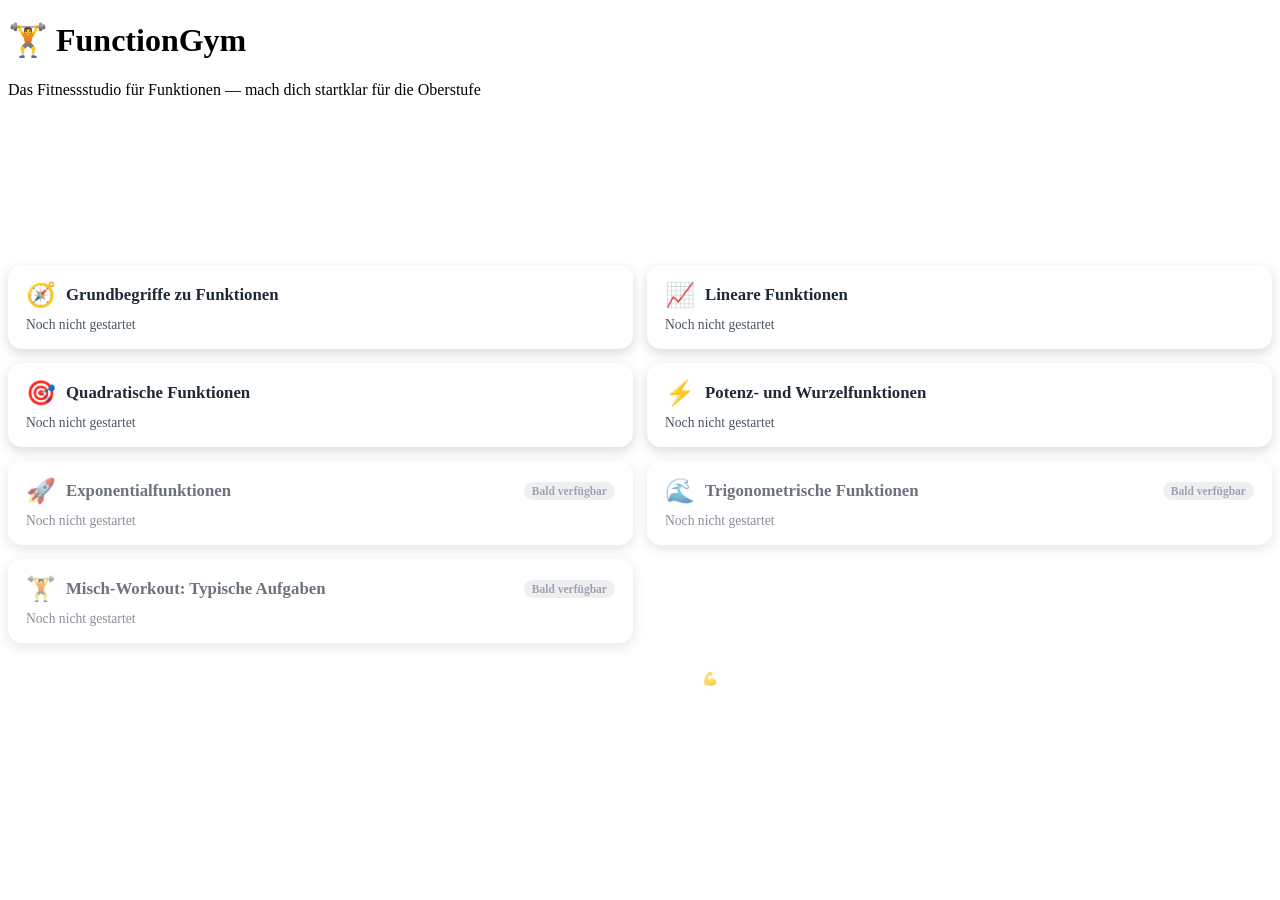
==== index.html @ 9c5f9d01 "feat: Thema Potenz- und Wurzelfunktionen Co-Authored-By: Claude Fable 5 <noreply@anthropic.com>" ====
<!DOCTYPE html>
<html lang="de">
<head>
<meta charset="UTF-8">
<meta name="viewport" content="width=device-width, initial-scale=1.0">
<title>FunctionGym — Das Fitnessstudio für Funktionen</title>
<link rel="stylesheet" href="fit.css">
<style>
  /* Eigenes Startseiten-Styling — nutzt die Farbvariablen aus fit.css */
  :root { --fit-primary: #312e81; --fit-secondary: #6d28d9; }

  .intro {
    color: rgba(255, 255, 255, 0.92);
    text-align: center;
    max-width: 620px;
    margin: 0 auto 20px;
    font-size: 1rem;
    line-height: 1.5;
  }

  .gesamt-fortschritt {
    text-align: center;
    color: white;
    font-weight: 600;
    background: rgba(255, 255, 255, 0.15);
    border-radius: 20px;
    padding: 8px 16px;
    max-width: 340px;
    margin: 0 auto 24px;
  }

  .karten {
    display: grid;
    /* minmax(0,1fr): verhindert, dass lange Kartennamen die Spalte
       über die Viewport-Breite hinausdrücken (Mobile-Overflow) */
    grid-template-columns: minmax(0, 1fr);
    gap: 14px;
  }
  @media (min-width: 640px) {
    .karten { grid-template-columns: minmax(0, 1fr) minmax(0, 1fr); }
  }

  .karte {
    display: block;
    background: white;
    border-radius: 14px;
    padding: 16px 18px;
    text-decoration: none;
    color: #1f2937;
    box-shadow: 0 4px 12px rgba(0, 0, 0, 0.15);
    transition: transform 0.15s, box-shadow 0.15s;
  }
  .karte:hover {
    transform: translateY(-2px);
    box-shadow: 0 8px 20px rgba(0, 0, 0, 0.25);
  }
  .karte.gesperrt {
    opacity: 0.65;
    pointer-events: none; /* nicht klickbar, solange Datei fehlt */
  }

  .karte-kopf {
    display: flex;
    align-items: center;
    gap: 10px;
    margin-bottom: 8px;
  }
  .karte-icon { font-size: 1.5rem; }
  .karte-name { font-weight: 700; font-size: 1.05rem; flex: 1; min-width: 0; }

  .badge-bald {
    background: #e5e7eb;
    color: #6b7280;
    font-size: 0.72rem;
    font-weight: 700;
    padding: 3px 8px;
    border-radius: 10px;
    white-space: nowrap;
  }

  .karte-status {
    font-size: 0.85rem;
    color: #4b5563;
    display: flex;
    align-items: center;
    gap: 10px;
    flex-wrap: wrap;
  }
  .check-ok { color: #16a34a; font-weight: 600; }

  .quote-balken {
    flex: 1;
    min-width: 90px;
    height: 8px;
    background: #e5e7eb;
    border-radius: 4px;
    overflow: hidden;
  }
  .quote-balken > div {
    height: 100%;
    background: linear-gradient(90deg, var(--fit-primary), var(--fit-secondary));
    border-radius: 4px;
  }

  footer {
    text-align: center;
    color: rgba(255, 255, 255, 0.7);
    font-size: 0.8rem;
    margin-top: 28px;
  }
</style>
</head>
<body>
<div class="fit-container">
  <header>
    <h1>🏋️ FunctionGym</h1>
    <p>Das Fitnessstudio für Funktionen — mach dich startklar für die Oberstufe</p>
  </header>

  <p class="intro">
    Jeder Trainingsbereich startet mit einem kurzen <strong>Eingangscheck</strong>,
    danach folgen <strong>Technik-Training</strong> und <strong>Workout</strong>.
    Dein Fortschritt wird nur auf deinem Gerät gespeichert — du kannst jederzeit
    weitermachen, wo du aufgehört hast.
  </p>

  <div class="gesamt-fortschritt" id="gesamt"></div>

  <div class="karten" id="karten"></div>

  <footer>Viel Erfolg beim Training! 💪</footer>
</div>

<script>
// ── Trainingsbereiche ───────────────────────────────────────
// VERFUEGBAR: Nur diese Themen-Keys haben bereits eine HTML-Datei.
// Beim Fertigstellen eines neuen Themas den Key hier ergänzen —
// keine fetch-Prüfung, da file:// (CORS) das nicht zulässt.
const VERFUEGBAR = ['fitgym-linear', 'fitgym-grundbegriffe', 'fitgym-quadratisch', 'fitgym-potenz'];

const BEREICHE = [
  { name: 'Grundbegriffe zu Funktionen',        href: 'gym/grundbegriffe.html',  key: 'fitgym-grundbegriffe', icon: '🧭' },
  { name: 'Lineare Funktionen',                 href: 'gym/linear.html',         key: 'fitgym-linear',        icon: '📈' },
  { name: 'Quadratische Funktionen',            href: 'gym/quadratisch.html',    key: 'fitgym-quadratisch',   icon: '🎯' },
  { name: 'Potenz- und Wurzelfunktionen',       href: 'gym/potenz.html',         key: 'fitgym-potenz',        icon: '⚡' },
  { name: 'Exponentialfunktionen',              href: 'gym/exponential.html',    key: 'fitgym-exponential',   icon: '🚀' },
  { name: 'Trigonometrische Funktionen',        href: 'gym/trigonometrie.html',  key: 'fitgym-trigonometrie', icon: '🌊' },
  { name: 'Misch-Workout: Typische Aufgaben',   href: 'gym/misch-workout.html',  key: 'fitgym-misch',         icon: '🏋️' }
];

// State eines Themas aus localStorage lesen (defensiv: kaputtes JSON ⇒ null)
function ladeState(key) {
  try {
    const raw = localStorage.getItem(key);
    if (!raw) return null;
    const s = JSON.parse(raw);
    return (typeof s === 'object' && s !== null) ? s : null;
  } catch (e) {
    return null;
  }
}

// Statuszeile einer Karte bauen.
// Fortschritts-Variante: Wir zeigen die Erfolgsquote totalCorrect/totalAttempts
// als Balken plus answered.length als "x Übungen geschafft".
// Grund: Die Gesamtzahl der Aufgaben eines Themas ist auf der Startseite
// unbekannt (steht nur in der Themen-Datei) — die Quote ist immer auf
// 0–100 % normierbar und damit die robusteste Balken-Basis; die absolute
// Übungszahl ergänzt sie ohne Annahmen über das Aufgaben-Total.
function statusHtml(state) {
  if (!state) return '<span>Noch nicht gestartet</span>';
  const teile = [];
  if (state.diagnose && state.diagnose.done) {
    teile.push('<span class="check-ok">Eingangscheck ✓</span>');
  }
  const geschafft = Array.isArray(state.answered) ? state.answered.length : 0;
  if (geschafft > 0) {
    const attempts = state.totalAttempts || 0;
    const quote = attempts > 0 ? Math.round(100 * (state.totalCorrect || 0) / attempts) : 0;
    teile.push('<span>' + geschafft + ' Übung' + (geschafft === 1 ? '' : 'en') + ' geschafft</span>');
    teile.push('<div class="quote-balken" title="Erfolgsquote ' + quote + ' %"><div style="width:' + quote + '%"></div></div>');
  }
  if (teile.length === 0) return '<span>Noch nicht gestartet</span>';
  return teile.join('');
}

const container = document.getElementById('karten');
let begonnen = 0;

for (const b of BEREICHE) {
  const offen = VERFUEGBAR.includes(b.key);
  const state = ladeState(b.key);
  if (state && ((state.diagnose && state.diagnose.done) || (Array.isArray(state.answered) && state.answered.length > 0) || (state.diagnose && state.diagnose.gesamt > 0))) {
    begonnen++;
  }
  const karte = document.createElement('a');
  karte.className = 'karte' + (offen ? '' : ' gesperrt');
  karte.dataset.key = b.key;
  if (offen) karte.href = b.href;
  karte.innerHTML =
    '<div class="karte-kopf">' +
      '<span class="karte-icon">' + b.icon + '</span>' +
      '<span class="karte-name">' + b.name + '</span>' +
      (offen ? '' : '<span class="badge-bald">Bald verfügbar</span>') +
    '</div>' +
    '<div class="karte-status">' + statusHtml(state) + '</div>';
  container.appendChild(karte);
}

document.getElementById('gesamt').textContent =
  begonnen + ' von ' + BEREICHE.length + ' Bereichen begonnen';
</script>
</body>
</html>
---- fit.css ----
/* fit.css — Zentrales Stylesheet für FunctionGym (alle Seiten: index.html und gym/*.html) */
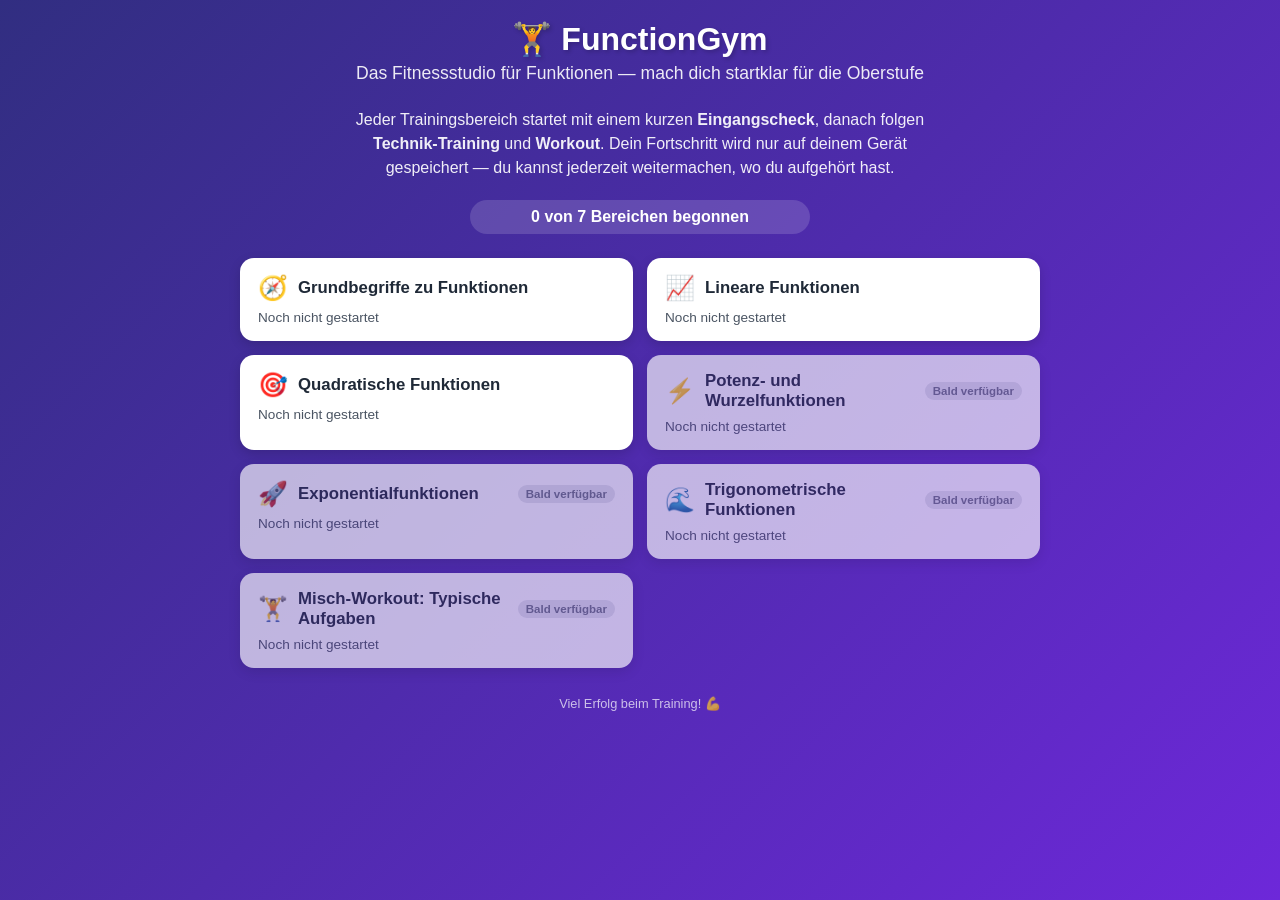
==== commit f9761d78: "feat: Thema Quadratische Funktionen Co-Authored-By: Claude Fable 5 <noreply@anthropic.com>" ====
--- a/index.html
+++ b/index.html
@@ -136,7 +136,7 @@
 // VERFUEGBAR: Nur diese Themen-Keys haben bereits eine HTML-Datei.
 // Beim Fertigstellen eines neuen Themas den Key hier ergänzen —
 // keine fetch-Prüfung, da file:// (CORS) das nicht zulässt.
-const VERFUEGBAR = ['fitgym-linear', 'fitgym-grundbegriffe', 'fitgym-quadratisch', 'fitgym-potenz'];
+const VERFUEGBAR = ['fitgym-linear', 'fitgym-grundbegriffe', 'fitgym-quadratisch'];
 
 const BEREICHE = [
   { name: 'Grundbegriffe zu Funktionen',        href: 'gym/grundbegriffe.html',  key: 'fitgym-grundbegriffe', icon: '🧭' },
--- a/fit.css
+++ b/fit.css
@@ -1 +1,815 @@
-/* fit.css — Zentrales Stylesheet für FunctionGym (alle Seiten: index.html und gym/*.html) */
+/* fit.css — geteiltes Stylesheet für FunctionGym (statischer HTML-Mathe-Trainer)
+   Farbvariablen werden pro Thema in den HTML-Dateien überschrieben:
+   --fit-primary, --fit-secondary, --fit-correct, --fit-wrong
+   Standardwerte stehen als Fallback in :root. */
+
+/* ===== Farb-Fallbacks ===== */
+
+:root {
+    --fit-primary: #4338ca;   /* kräftiges Indigo */
+    --fit-secondary: #7c3aed; /* Violett */
+    --fit-correct: #22c55e;
+    --fit-wrong: #ef4444;
+}
+
+/* ===== Reset & Basis ===== */
+
+* {
+    margin: 0;
+    padding: 0;
+    box-sizing: border-box;
+}
+
+body {
+    font-family: 'Segoe UI', Tahoma, Geneva, Verdana, sans-serif;
+    background: linear-gradient(135deg, var(--fit-primary) 0%, var(--fit-secondary) 100%);
+    min-height: 100vh;
+    padding: 20px;
+}
+
+.fit-container {
+    max-width: 800px;
+    margin: 0 auto;
+}
+
+/* ===== Kopfbereich ===== */
+
+header {
+    text-align: center;
+    color: white;
+    margin-bottom: 24px;
+}
+
+header h1 {
+    font-size: 2rem;
+    margin-bottom: 5px;
+    text-shadow: 2px 2px 4px rgba(0, 0, 0, 0.2);
+}
+
+header p {
+    font-size: 1.1rem;
+    opacity: 0.9;
+}
+
+.back-link {
+    display: inline-block;
+    color: rgba(255, 255, 255, 0.75);
+    text-decoration: none;
+    font-size: 0.9rem;
+    margin-top: 6px;
+    transition: color 0.2s;
+}
+
+.back-link:hover {
+    color: white;
+}
+
+/* ===== Stepper (3 Phasen: Eingangscheck → Technik → Workout) ===== */
+
+.fit-stepper {
+    display: flex;
+    justify-content: center;
+    align-items: center;
+    gap: 8px;
+    margin-bottom: 20px;
+    color: white;
+}
+
+.fit-step {
+    display: flex;
+    align-items: center;
+    gap: 8px;
+    padding: 8px 16px;
+    border-radius: 20px;
+    background: rgba(255, 255, 255, 0.15);
+    font-size: 0.9rem;
+    font-weight: 600;
+    opacity: 0.7;
+    transition: background 0.3s, opacity 0.3s;
+}
+
+.fit-step .fit-step-nr {
+    display: inline-flex;
+    align-items: center;
+    justify-content: center;
+    width: 24px;
+    height: 24px;
+    border-radius: 50%;
+    background: rgba(255, 255, 255, 0.25);
+    font-size: 0.8rem;
+    flex-shrink: 0;
+}
+
+.fit-step.active {
+    background: white;
+    color: var(--fit-primary);
+    opacity: 1;
+    box-shadow: 0 3px 12px rgba(0, 0, 0, 0.2);
+}
+
+.fit-step.active .fit-step-nr {
+    background: var(--fit-primary);
+    color: white;
+}
+
+.fit-step.done {
+    opacity: 0.9;
+}
+
+.fit-step.done .fit-step-nr {
+    background: var(--fit-correct);
+    color: white;
+}
+
+/* Häkchen bei erledigtem Schritt */
+.fit-step.done .fit-step-nr::before {
+    content: "✓";
+}
+
+.fit-step-verbinder {
+    width: 24px;
+    height: 2px;
+    background: rgba(255, 255, 255, 0.35);
+    flex-shrink: 0;
+}
+
+/* ===== Aufgaben-Karte ===== */
+
+.fit-karte {
+    background: white;
+    border-radius: 20px;
+    box-shadow: 0 10px 40px rgba(0, 0, 0, 0.2);
+    padding: 30px;
+    min-height: 250px;
+    margin-bottom: 20px;
+    position: relative;
+}
+
+.fit-aufgabe-text {
+    font-size: 1.3rem;
+    color: #1f2937;
+    text-align: center;
+    line-height: 1.7;
+    min-height: 80px;
+    display: flex;
+    align-items: center;
+    justify-content: center;
+    flex-direction: column;
+    gap: 12px;
+}
+
+.fit-aufgabe-text .katex {
+    font-size: 1.3em;
+}
+
+.fit-aufgabe-text .katex-display {
+    margin: 10px 0;
+}
+
+/* Lange Display-Formeln scrollen auf Mobilgeräten statt zu überlaufen */
+.katex-display {
+    overflow-x: auto;
+    overflow-y: hidden;
+    max-width: 100%;
+}
+
+/* ===== Theorie-Karten (Technik-Phase) ===== */
+
+.fit-theorie {
+    background: white;
+    border-radius: 20px;
+    box-shadow: 0 10px 40px rgba(0, 0, 0, 0.2);
+    padding: 26px 30px;
+    margin-bottom: 20px;
+    color: #1f2937;
+    line-height: 1.7;
+}
+
+.fit-theorie h2 {
+    font-size: 1.35rem;
+    color: var(--fit-primary);
+    margin-bottom: 12px;
+}
+
+.fit-theorie h3 {
+    font-size: 1.1rem;
+    color: #374151;
+    margin: 14px 0 6px;
+}
+
+.fit-theorie p {
+    margin-bottom: 10px;
+    font-size: 1rem;
+}
+
+/* Inline-SVG-Graphen skalieren mit */
+.fit-theorie svg {
+    max-width: 100%;
+    height: auto;
+    display: block;
+    margin: 12px auto;
+}
+
+/* ===== Eingabe & Prüfen ===== */
+
+.fit-eingabe {
+    text-align: center;
+    margin-top: 20px;
+}
+
+.fit-eingabe input[type="text"],
+.fit-eingabe input[type="number"] {
+    width: 100%;
+    max-width: 400px;
+    font-size: 1.2rem;
+    padding: 14px 18px;
+    border: 2px solid #d1d5db;
+    border-radius: 12px;
+    outline: none;
+    text-align: center;
+    transition: border-color 0.2s, box-shadow 0.2s;
+}
+
+.fit-eingabe input:focus {
+    border-color: var(--fit-primary);
+    box-shadow: 0 0 0 3px rgba(67, 56, 202, 0.15);
+}
+
+.fit-eingabe input.input-correct {
+    border-color: var(--fit-correct);
+    background: #dcfce7;
+}
+
+.fit-eingabe input.input-wrong {
+    border-color: var(--fit-wrong);
+    background: #fee2e2;
+}
+
+/* ===== Buttons (große Touch-Flächen) ===== */
+
+.fit-btn {
+    display: inline-block;
+    margin-top: 12px;
+    padding: 12px 36px;
+    border: none;
+    border-radius: 12px;
+    font-size: 1.05rem;
+    font-weight: 600;
+    color: white;
+    background: linear-gradient(135deg, var(--fit-primary), var(--fit-secondary));
+    cursor: pointer;
+    transition: transform 0.2s, box-shadow 0.2s;
+    min-height: 44px;
+}
+
+.fit-btn:hover {
+    transform: scale(1.03);
+    box-shadow: 0 5px 20px rgba(0, 0, 0, 0.2);
+}
+
+.fit-btn:active {
+    transform: scale(0.98);
+}
+
+.fit-btn:disabled {
+    opacity: 0.5;
+    cursor: default;
+    transform: none;
+    box-shadow: none;
+}
+
+/* Dezente Variante (auf Verlauf-Hintergrund) */
+.fit-btn-ghost {
+    display: inline-block;
+    margin-top: 10px;
+    padding: 8px 20px;
+    background: rgba(255, 255, 255, 0.2);
+    border: 1px solid rgba(255, 255, 255, 0.3);
+    border-radius: 20px;
+    color: white;
+    font-size: 0.9rem;
+    cursor: pointer;
+    transition: background 0.2s;
+    min-height: 44px;
+}
+
+.fit-btn-ghost:hover {
+    background: rgba(255, 255, 255, 0.3);
+}
+
+/* ===== Multiple Choice ===== */
+
+.fit-mc {
+    display: flex;
+    flex-direction: column;
+    gap: 10px;
+    margin-top: 20px;
+}
+
+.fit-mc-option {
+    width: 100%;
+    text-align: left;
+    padding: 14px 20px;
+    font-size: 1.05rem;
+    background: white;
+    border: 2px solid #e5e7eb;
+    border-radius: 12px;
+    cursor: pointer;
+    transition: border-color 0.2s, background 0.2s, transform 0.15s;
+    color: #1f2937;
+    line-height: 1.5;
+    min-height: 44px;
+}
+
+.fit-mc-option:hover {
+    border-color: var(--fit-primary);
+    background: rgba(67, 56, 202, 0.04);
+    transform: translateX(4px);
+}
+
+.fit-mc-option.selected {
+    border-color: var(--fit-primary);
+    background: rgba(67, 56, 202, 0.08);
+}
+
+.fit-mc-option.correct {
+    border-color: var(--fit-correct);
+    background: #dcfce7;
+    color: #166534;
+}
+
+.fit-mc-option.wrong {
+    border-color: var(--fit-wrong);
+    background: #fee2e2;
+    color: #991b1b;
+}
+
+.fit-mc-option.correct,
+.fit-mc-option.wrong {
+    pointer-events: none;
+}
+
+.fit-mc-option .katex {
+    font-size: 1.05em;
+}
+
+/* ===== Zuordnung (Tipp-Auswahl, zwei Spalten) ===== */
+
+.fit-zuordnung {
+    display: flex;
+    gap: 14px;
+    margin-top: 20px;
+}
+
+.fit-zuordnung-links,
+.fit-zuordnung-rechts {
+    flex: 1 1 50%;
+    display: flex;
+    flex-direction: column;
+    gap: 10px;
+    min-width: 0;
+}
+
+.fit-zuordnung button {
+    width: 100%;
+    padding: 12px 14px;
+    font-size: 1rem;
+    background: white;
+    border: 2px solid #e5e7eb;
+    border-radius: 12px;
+    cursor: pointer;
+    color: #1f2937;
+    line-height: 1.4;
+    min-height: 44px;
+    position: relative;
+    transition: border-color 0.2s, background 0.2s;
+}
+
+.fit-zuordnung button:hover {
+    border-color: var(--fit-primary);
+}
+
+.fit-zuordnung button.selected {
+    border-color: var(--fit-primary);
+    background: rgba(67, 56, 202, 0.1);
+    box-shadow: 0 0 0 3px rgba(67, 56, 202, 0.15);
+}
+
+/* Verbundene Paare: dezent eingefärbt, Paar-Nummer via data-paar */
+.fit-zuordnung button.paired {
+    border-color: var(--fit-secondary);
+    background: rgba(124, 58, 237, 0.07);
+}
+
+.fit-zuordnung button.paired::after {
+    content: attr(data-paar);
+    position: absolute;
+    top: -8px;
+    right: -6px;
+    width: 20px;
+    height: 20px;
+    border-radius: 50%;
+    background: var(--fit-secondary);
+    color: white;
+    font-size: 0.7rem;
+    font-weight: 700;
+    display: flex;
+    align-items: center;
+    justify-content: center;
+}
+
+/* Nach der Auswertung */
+.fit-zuordnung button.korrekt {
+    border-color: var(--fit-correct);
+    background: #dcfce7;
+    color: #166534;
+    pointer-events: none;
+}
+
+.fit-zuordnung button.falsch {
+    border-color: var(--fit-wrong);
+    background: #fee2e2;
+    color: #991b1b;
+    pointer-events: none;
+}
+
+.fit-zuordnung button.korrekt::after {
+    background: var(--fit-correct);
+}
+
+.fit-zuordnung button.falsch::after {
+    background: var(--fit-wrong);
+}
+
+/* ===== Stufen-Umschalter (Grund- / Fortgeschritten-Workout) ===== */
+
+.fit-stufen {
+    display: flex;
+    justify-content: center;
+    gap: 0;
+    margin-bottom: 20px;
+}
+
+.fit-stufen button {
+    padding: 10px 24px;
+    font-size: 0.95rem;
+    font-weight: 600;
+    border: 2px solid rgba(255, 255, 255, 0.5);
+    background: rgba(255, 255, 255, 0.12);
+    color: white;
+    cursor: pointer;
+    min-height: 44px;
+    transition: background 0.2s, color 0.2s;
+}
+
+.fit-stufen button:first-child {
+    border-radius: 12px 0 0 12px;
+    border-right-width: 1px;
+}
+
+.fit-stufen button:last-child {
+    border-radius: 0 12px 12px 0;
+    border-left-width: 1px;
+}
+
+.fit-stufen button.active {
+    background: white;
+    color: var(--fit-primary);
+    border-color: white;
+}
+
+/* ===== Empfehlungs-Box nach Diagnose ===== */
+
+.fit-empfehlung {
+    background: white;
+    border-radius: 20px;
+    box-shadow: 0 10px 40px rgba(0, 0, 0, 0.2);
+    padding: 30px;
+    margin-bottom: 20px;
+    text-align: center;
+    color: #1f2937;
+}
+
+.fit-empfehlung h2 {
+    font-size: 1.35rem;
+    color: var(--fit-primary);
+    margin-bottom: 10px;
+}
+
+.fit-empfehlung p {
+    line-height: 1.6;
+    margin-bottom: 18px;
+}
+
+.fit-empfehlung-buttons {
+    display: flex;
+    justify-content: center;
+    gap: 14px;
+    flex-wrap: wrap;
+}
+
+.fit-empfehlung-buttons button {
+    flex: 1 1 260px;
+    max-width: 320px;
+    padding: 18px 20px;
+    font-size: 1.05rem;
+    font-weight: 600;
+    border: 2px solid var(--fit-primary);
+    border-radius: 14px;
+    background: white;
+    color: var(--fit-primary);
+    cursor: pointer;
+    min-height: 60px;
+    transition: background 0.2s, color 0.2s, transform 0.2s;
+}
+
+.fit-empfehlung-buttons button:hover {
+    transform: scale(1.02);
+}
+
+.fit-empfehlung-buttons button.empfohlen {
+    background: linear-gradient(135deg, var(--fit-primary), var(--fit-secondary));
+    color: white;
+    border-color: transparent;
+}
+
+/* ===== Feedback ===== */
+
+.fit-feedback {
+    margin-top: 20px;
+    border-radius: 16px;
+    padding: 24px;
+    animation: fitSlideUp 0.35s ease-out;
+}
+
+.fit-feedback-richtig {
+    background: #dcfce7;
+    border: 2px solid var(--fit-correct);
+}
+
+.fit-feedback-falsch {
+    background: #fee2e2;
+    border: 2px solid var(--fit-wrong);
+}
+
+.fit-feedback-icon {
+    font-size: 1.3rem;
+    font-weight: 700;
+    margin-bottom: 10px;
+}
+
+.fit-feedback-richtig .fit-feedback-icon {
+    color: #166534;
+}
+
+.fit-feedback-falsch .fit-feedback-icon {
+    color: #991b1b;
+}
+
+.fit-loesungsweg {
+    background: #f8fafc;
+    border-radius: 10px;
+    padding: 16px;
+    margin-top: 12px;
+    line-height: 1.7;
+    color: #374151;
+    font-size: 0.95rem;
+}
+
+.fit-loesungsweg .katex {
+    font-size: 1.1em;
+}
+
+/* ===== Tipp-Box ===== */
+
+.fit-tipp-box {
+    display: none;
+    background: #fef3c7;
+    border-left: 4px solid #f59e0b;
+    padding: 15px 18px;
+    border-radius: 0 10px 10px 0;
+    margin-top: 16px;
+    line-height: 1.6;
+    color: #92400e;
+    font-size: 0.95rem;
+    animation: fitFadeIn 0.3s ease-out;
+}
+
+.fit-tipp-box.visible {
+    display: block;
+}
+
+/* ===== Abschluss-Screen ===== */
+
+.fit-abschluss {
+    background: white;
+    border-radius: 20px;
+    box-shadow: 0 10px 40px rgba(0, 0, 0, 0.2);
+    padding: 40px 30px;
+    text-align: center;
+    color: #1f2937;
+    animation: fitFadeIn 0.5s ease-out;
+}
+
+.fit-abschluss .fit-abschluss-emoji {
+    font-size: 3rem;
+    margin-bottom: 12px;
+}
+
+.fit-abschluss h2 {
+    font-size: 1.6rem;
+    margin-bottom: 20px;
+    color: var(--fit-primary);
+}
+
+.fit-abschluss .fit-ergebnis {
+    display: flex;
+    justify-content: center;
+    gap: 30px;
+    margin: 24px 0;
+}
+
+.fit-abschluss .fit-ergebnis-block .wert {
+    font-size: 2rem;
+    font-weight: 700;
+}
+
+.fit-abschluss .fit-ergebnis-block .label {
+    font-size: 0.85rem;
+    color: #6b7280;
+    margin-top: 4px;
+}
+
+.fit-abschluss .fit-ergebnis-block.richtig .wert {
+    color: var(--fit-correct);
+}
+
+.fit-abschluss .fit-ergebnis-block.falsch .wert {
+    color: var(--fit-wrong);
+}
+
+.fit-abschluss .fit-abschluss-buttons {
+    display: flex;
+    justify-content: center;
+    gap: 12px;
+    flex-wrap: wrap;
+    margin-top: 20px;
+}
+
+/* ===== Animationen ===== */
+
+@keyframes fitSlideUp {
+    from {
+        opacity: 0;
+        transform: translateY(20px);
+    }
+    to {
+        opacity: 1;
+        transform: translateY(0);
+    }
+}
+
+@keyframes fitFadeIn {
+    from { opacity: 0; }
+    to { opacity: 1; }
+}
+
+/* ===== Responsiv (nur EINMAL — der Duplikat-Block der Vorlage wurde bereinigt) ===== */
+
+@media (max-width: 600px) {
+    body {
+        padding: 12px;
+    }
+
+    header h1 {
+        font-size: 1.5rem;
+    }
+
+    header p {
+        font-size: 0.95rem;
+    }
+
+    /* Stepper kompakt: nur Nummern/Häkchen, Texte ausblenden */
+    .fit-stepper {
+        gap: 5px;
+    }
+
+    .fit-step {
+        padding: 6px 10px;
+        font-size: 0.75rem;
+    }
+
+    .fit-step .fit-step-text {
+        display: none;
+    }
+
+    .fit-step.active .fit-step-text {
+        display: inline;
+    }
+
+    .fit-step-verbinder {
+        width: 12px;
+    }
+
+    .fit-karte,
+    .fit-theorie,
+    .fit-empfehlung {
+        padding: 20px;
+        border-radius: 16px;
+    }
+
+    .fit-karte {
+        min-height: 200px;
+    }
+
+    .fit-aufgabe-text {
+        font-size: 1.1rem;
+    }
+
+    .fit-eingabe input[type="text"],
+    .fit-eingabe input[type="number"] {
+        font-size: 1rem;
+        padding: 12px 14px;
+        max-width: 100%;
+    }
+
+    .fit-btn {
+        width: 100%;
+        padding: 14px 24px;
+        font-size: 1rem;
+    }
+
+    .fit-mc-option {
+        padding: 12px 16px;
+        font-size: 0.95rem;
+    }
+
+    .fit-mc-option:hover {
+        transform: none;
+    }
+
+    /* Zuordnung: Spalten nebeneinander lassen, Buttons je 50 % Breite, kleine Schrift */
+    .fit-zuordnung {
+        gap: 8px;
+    }
+
+    .fit-zuordnung button {
+        padding: 10px 8px;
+        font-size: 0.85rem;
+    }
+
+    .fit-stufen button {
+        padding: 8px 16px;
+        font-size: 0.85rem;
+    }
+
+    .fit-empfehlung-buttons button {
+        flex-basis: 100%;
+        max-width: none;
+    }
+
+    .fit-feedback {
+        padding: 18px;
+    }
+
+    .fit-abschluss {
+        padding: 28px 20px;
+    }
+
+    .fit-abschluss .fit-ergebnis {
+        gap: 18px;
+    }
+
+    .fit-abschluss .fit-ergebnis-block .wert {
+        font-size: 1.5rem;
+    }
+}
+
+/* ===== Barrierefreiheit: reduzierte Bewegung ===== */
+
+@media (prefers-reduced-motion: reduce) {
+    .fit-feedback,
+    .fit-tipp-box,
+    .fit-abschluss {
+        animation: none;
+    }
+
+    .fit-btn:hover,
+    .fit-empfehlung-buttons button:hover {
+        transform: none;
+    }
+
+    .fit-mc-option:hover {
+        transform: none;
+    }
+
+    .fit-eingabe input,
+    .fit-mc-option,
+    .fit-btn,
+    .fit-btn-ghost,
+    .fit-zuordnung button,
+    .fit-step,
+    .back-link {
+        transition: none;
+    }
+}
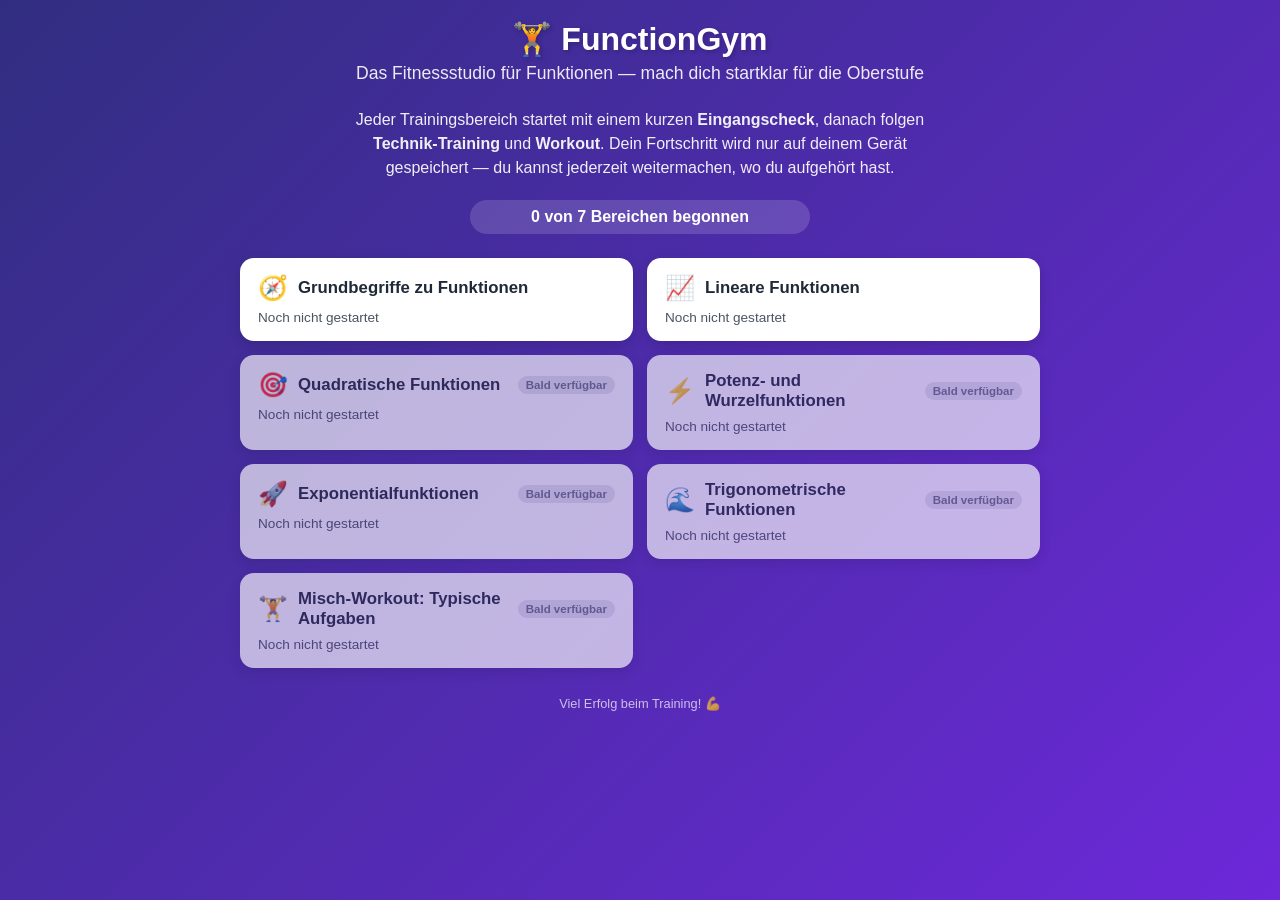
==== commit 35bee632: "feat: Thema Grundbegriffe zu Funktionen Co-Authored-By: Claude Fable 5 <noreply@anthropic.com>" ====
--- a/index.html
+++ b/index.html
@@ -136,7 +136,7 @@
 // VERFUEGBAR: Nur diese Themen-Keys haben bereits eine HTML-Datei.
 // Beim Fertigstellen eines neuen Themas den Key hier ergänzen —
 // keine fetch-Prüfung, da file:// (CORS) das nicht zulässt.
-const VERFUEGBAR = ['fitgym-linear', 'fitgym-grundbegriffe', 'fitgym-quadratisch'];
+const VERFUEGBAR = ['fitgym-linear', 'fitgym-grundbegriffe'];
 
 const BEREICHE = [
   { name: 'Grundbegriffe zu Funktionen',        href: 'gym/grundbegriffe.html',  key: 'fitgym-grundbegriffe', icon: '🧭' },
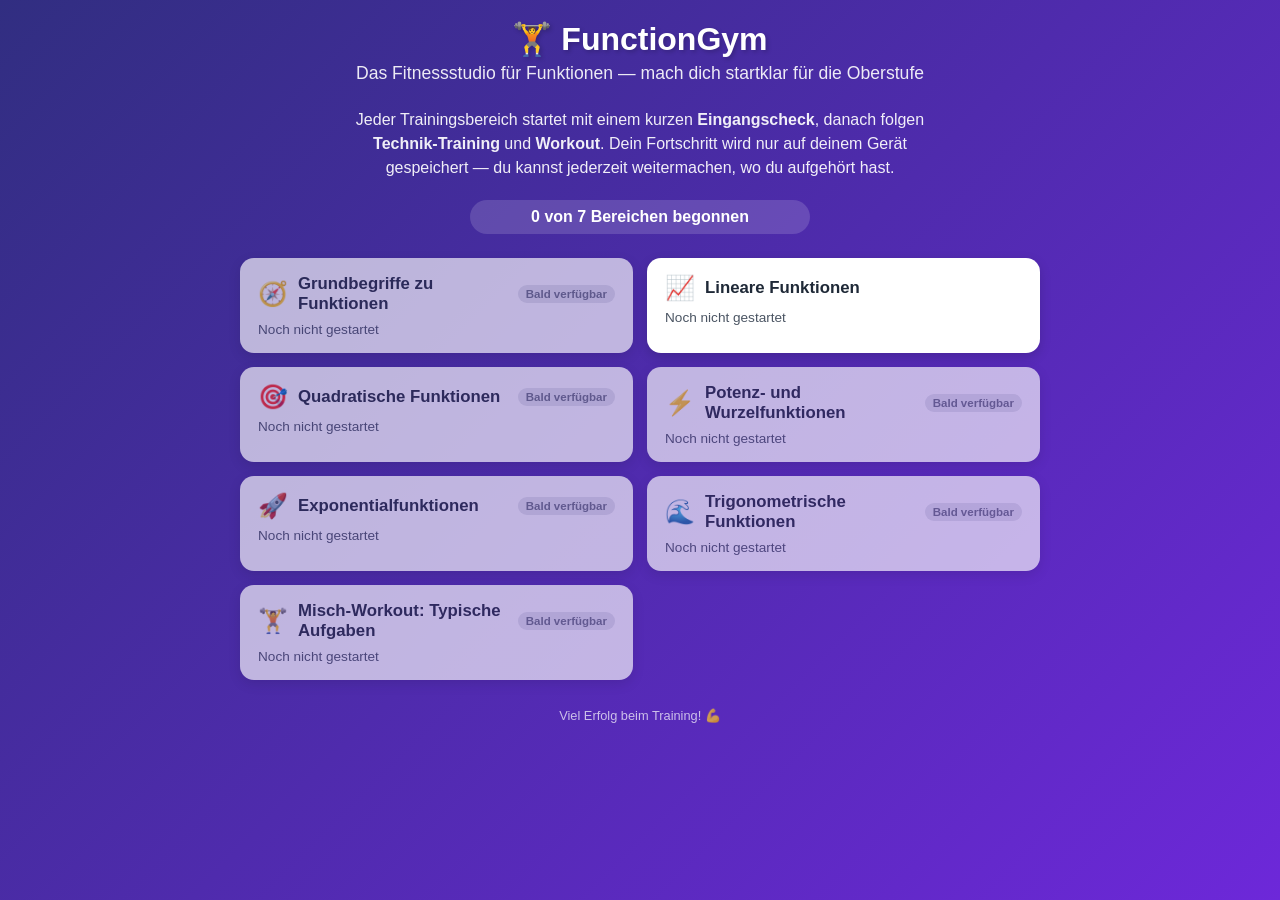
==== commit 2d98092d: "feat: Startseite mit Trainingsbereichen Co-Authored-By: Claude Fable 5 <noreply@anthropic.com>" ====
--- a/index.html
+++ b/index.html
@@ -136,7 +136,7 @@
 // VERFUEGBAR: Nur diese Themen-Keys haben bereits eine HTML-Datei.
 // Beim Fertigstellen eines neuen Themas den Key hier ergänzen —
 // keine fetch-Prüfung, da file:// (CORS) das nicht zulässt.
-const VERFUEGBAR = ['fitgym-linear', 'fitgym-grundbegriffe'];
+const VERFUEGBAR = ['fitgym-linear'];
 
 const BEREICHE = [
   { name: 'Grundbegriffe zu Funktionen',        href: 'gym/grundbegriffe.html',  key: 'fitgym-grundbegriffe', icon: '🧭' },
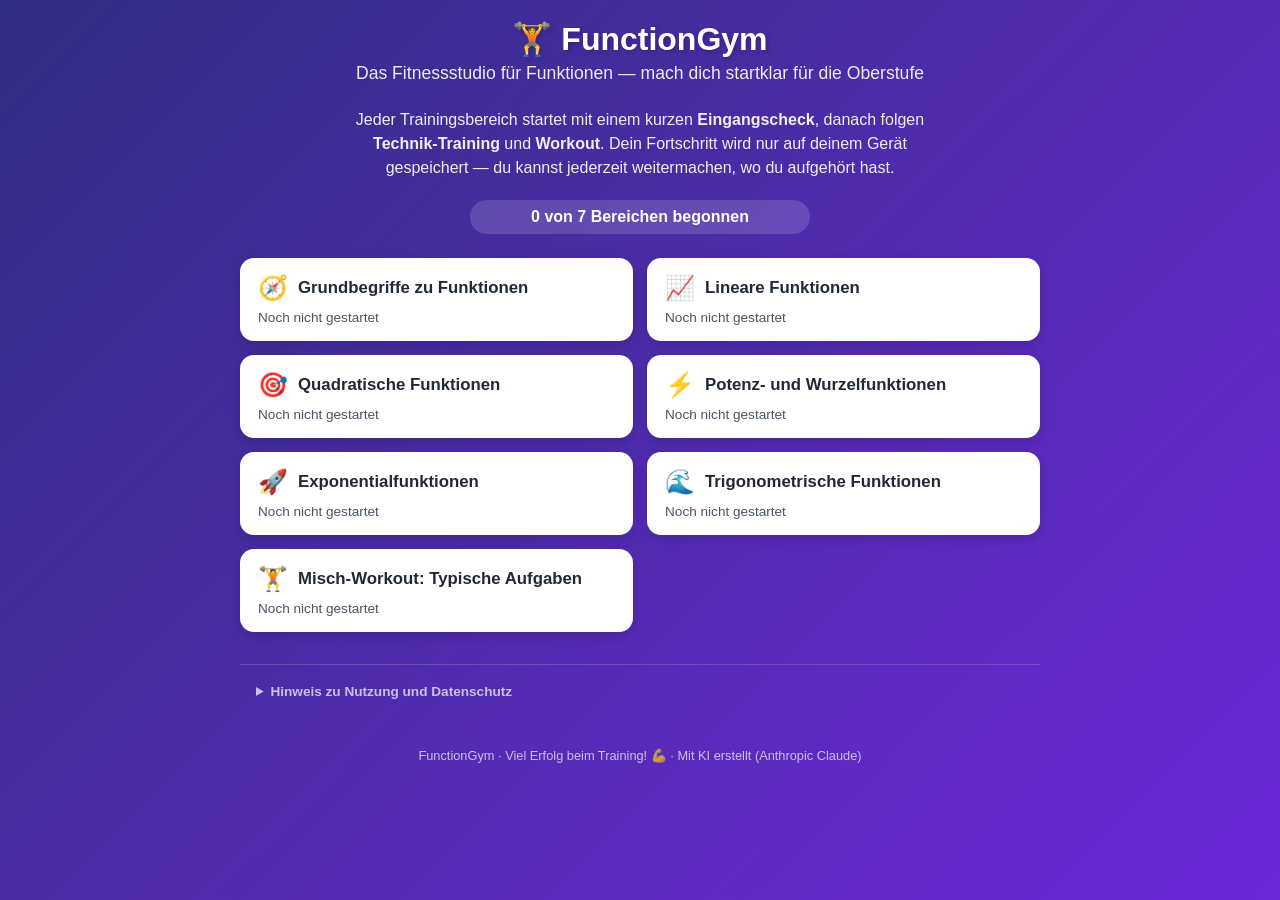
==== commit cbf04044: "docs: Nutzungs-/Datenschutz-Hinweis und KI-Hinweis im Footer (wie DiffEngine) Co-Authored-By: Claude" ====
--- a/index.html
+++ b/index.html
@@ -128,7 +128,15 @@
 
   <div class="karten" id="karten"></div>
 
-  <footer>Viel Erfolg beim Training! 💪</footer>
+  <details style="margin-top:2rem;padding:0.75rem 1rem;border-top:1px solid rgba(255,255,255,0.15);font-size:0.85rem;color:rgba(255,255,255,0.7);line-height:1.5;">
+    <summary style="cursor:pointer;font-weight:600;padding:0.4em 0;">Hinweis zu Nutzung und Datenschutz</summary>
+    <p><strong>Privater Charakter.</strong> Diese Seite ist ein privates Lern-Werkzeug, ausgelegt f&uuml;r die Weitergabe im pers&ouml;nlichen und schulischen Umfeld. Es ist kein &ouml;ffentliches Angebot, es gibt keine Gewinnabsicht und keinen Support.</p>
+    <p><strong>Was gespeichert wird.</strong> Dein Trainingsfortschritt wird ausschlie&szlig;lich in deinem Browser (localStorage) auf deinem Ger&auml;t abgelegt. Es wird <em>nichts</em> an einen Server gesendet. Du kannst die Daten jederzeit l&ouml;schen (Browser-Einstellungen &rarr; Website-Daten).</p>
+    <p><strong>Externe Inhalte.</strong> Zur Darstellung mathematischer Formeln wird KaTeX vom &ouml;ffentlichen CDN <code>cdn.jsdelivr.net</code> nachgeladen. Dabei sieht der CDN-Anbieter deine IP-Adresse. Es werden keine pers&ouml;nlichen Daten von dieser Seite &uuml;bertragen.</p>
+    <p><strong>Weitergabe.</strong> Wer den Link weitergibt, tr&auml;gt daf&uuml;r selbst Verantwortung. Eine &ouml;ffentliche Verbreitung (Social Media, Suchmaschinen, Aush&auml;nge) ist ausdr&uuml;cklich nicht vorgesehen.</p>
+  </details>
+
+  <footer>FunctionGym &middot; Viel Erfolg beim Training! 💪 &middot; Mit KI erstellt (Anthropic Claude)</footer>
 </div>
 
 <script>
@@ -136,7 +144,7 @@
 // VERFUEGBAR: Nur diese Themen-Keys haben bereits eine HTML-Datei.
 // Beim Fertigstellen eines neuen Themas den Key hier ergänzen —
 // keine fetch-Prüfung, da file:// (CORS) das nicht zulässt.
-const VERFUEGBAR = ['fitgym-linear'];
+const VERFUEGBAR = ['fitgym-linear', 'fitgym-grundbegriffe', 'fitgym-quadratisch', 'fitgym-potenz', 'fitgym-exponential', 'fitgym-trigonometrie', 'fitgym-misch'];
 
 const BEREICHE = [
   { name: 'Grundbegriffe zu Funktionen',        href: 'gym/grundbegriffe.html',  key: 'fitgym-grundbegriffe', icon: '🧭' },
--- a/fit.css
+++ b/fit.css
@@ -164,13 +164,6 @@
 
 .fit-aufgabe-text .katex-display {
     margin: 10px 0;
-}
-
-/* Lange Display-Formeln scrollen auf Mobilgeräten statt zu überlaufen */
-.katex-display {
-    overflow-x: auto;
-    overflow-y: hidden;
-    max-width: 100%;
 }
 
 /* ===== Theorie-Karten (Technik-Phase) ===== */
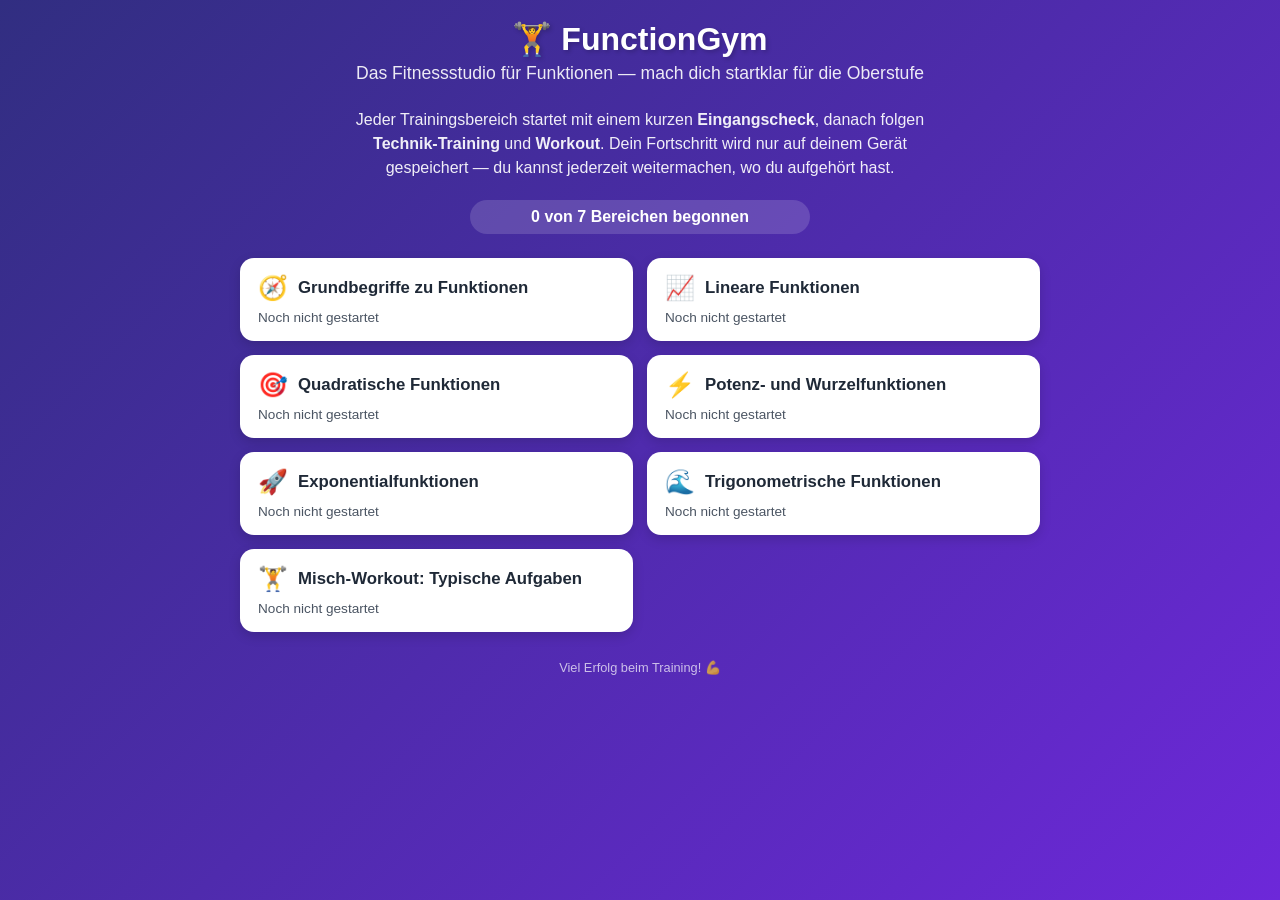
==== commit 87e14dc5: "feat: Misch-Workout mit typischen Aufgabenformaten Co-Authored-By: Claude Fable 5 <noreply@anthropic" ====
--- a/index.html
+++ b/index.html
@@ -128,15 +128,7 @@
 
   <div class="karten" id="karten"></div>
 
-  <details style="margin-top:2rem;padding:0.75rem 1rem;border-top:1px solid rgba(255,255,255,0.15);font-size:0.85rem;color:rgba(255,255,255,0.7);line-height:1.5;">
-    <summary style="cursor:pointer;font-weight:600;padding:0.4em 0;">Hinweis zu Nutzung und Datenschutz</summary>
-    <p><strong>Privater Charakter.</strong> Diese Seite ist ein privates Lern-Werkzeug, ausgelegt f&uuml;r die Weitergabe im pers&ouml;nlichen und schulischen Umfeld. Es ist kein &ouml;ffentliches Angebot, es gibt keine Gewinnabsicht und keinen Support.</p>
-    <p><strong>Was gespeichert wird.</strong> Dein Trainingsfortschritt wird ausschlie&szlig;lich in deinem Browser (localStorage) auf deinem Ger&auml;t abgelegt. Es wird <em>nichts</em> an einen Server gesendet. Du kannst die Daten jederzeit l&ouml;schen (Browser-Einstellungen &rarr; Website-Daten).</p>
-    <p><strong>Externe Inhalte.</strong> Zur Darstellung mathematischer Formeln wird KaTeX vom &ouml;ffentlichen CDN <code>cdn.jsdelivr.net</code> nachgeladen. Dabei sieht der CDN-Anbieter deine IP-Adresse. Es werden keine pers&ouml;nlichen Daten von dieser Seite &uuml;bertragen.</p>
-    <p><strong>Weitergabe.</strong> Wer den Link weitergibt, tr&auml;gt daf&uuml;r selbst Verantwortung. Eine &ouml;ffentliche Verbreitung (Social Media, Suchmaschinen, Aush&auml;nge) ist ausdr&uuml;cklich nicht vorgesehen.</p>
-  </details>
-
-  <footer>FunctionGym &middot; Viel Erfolg beim Training! 💪 &middot; Mit KI erstellt (Anthropic Claude)</footer>
+  <footer>Viel Erfolg beim Training! 💪</footer>
 </div>
 
 <script>
--- a/fit.css
+++ b/fit.css
@@ -164,6 +164,13 @@
 
 .fit-aufgabe-text .katex-display {
     margin: 10px 0;
+}
+
+/* Lange Display-Formeln scrollen auf Mobilgeräten statt zu überlaufen */
+.katex-display {
+    overflow-x: auto;
+    overflow-y: hidden;
+    max-width: 100%;
 }
 
 /* ===== Theorie-Karten (Technik-Phase) ===== */
@@ -378,6 +385,35 @@
     transition: border-color 0.2s, background 0.2s;
 }
 
+/* KaTeX-Spans in Zuordnungs-Buttons duerfen Klicks auf
+   Nachbar-Buttons nicht abfangen (ueberstehende Struts) */
+.fit-zuordnung button * {
+    pointer-events: none;
+}
+
+/* Eigenschaften-Tabellen (Technik-Training): klein und mobil scrollbar.
+   position:relative, damit absolut positionierte KaTeX-MathML-Teile
+   innerhalb des scrollbaren Wrappers geclippt werden.
+   Kopfzeilen-Hintergrund bleibt themenspezifisch (Seiten-<style>). */
+.eigen-tabelle-wrap {
+    overflow-x: auto;
+    max-width: 100%;
+    position: relative;
+}
+
+.eigen-tabelle {
+    border-collapse: collapse;
+    font-size: 0.85rem;
+    margin: 0.5em 0;
+}
+
+.eigen-tabelle th,
+.eigen-tabelle td {
+    border: 1px solid #d0d7e2;
+    padding: 4px 8px;
+    text-align: center;
+}
+
 .fit-zuordnung button:hover {
     border-color: var(--fit-primary);
 }
@@ -641,6 +677,56 @@
     color: var(--fit-wrong);
 }
 
+/* Fehlertyp-Reflexion (Selbsteinschätzung im Abschluss-Screen) */
+.fit-reflexion {
+    margin: 8px 0 20px;
+    padding: 16px;
+    background: #f8fafc;
+    border: 1px solid #e5e7eb;
+    border-radius: 12px;
+}
+
+.fit-reflexion-frage {
+    font-weight: 600;
+    margin-bottom: 10px;
+}
+
+.fit-reflexion-chips {
+    display: flex;
+    flex-wrap: wrap;
+    justify-content: center;
+    gap: 8px;
+}
+
+.fit-reflexion-chips button {
+    padding: 8px 14px;
+    font-size: 0.9rem;
+    font-family: inherit;
+    background: white;
+    border: 2px solid #e5e7eb;
+    border-radius: 999px;
+    cursor: pointer;
+    color: #1f2937;
+    transition: border-color 0.2s, background 0.2s;
+}
+
+.fit-reflexion-chips button:hover {
+    border-color: var(--fit-primary);
+}
+
+.fit-reflexion-chips button.selected {
+    border-color: var(--fit-primary);
+    background: var(--fit-primary);
+    color: white;
+}
+
+.fit-reflexion-tipp {
+    margin-top: 10px;
+    font-size: 0.9rem;
+    color: #374151;
+    min-height: 1.2em;
+}
+
 .fit-abschluss .fit-abschluss-buttons {
     display: flex;
     justify-content: center;
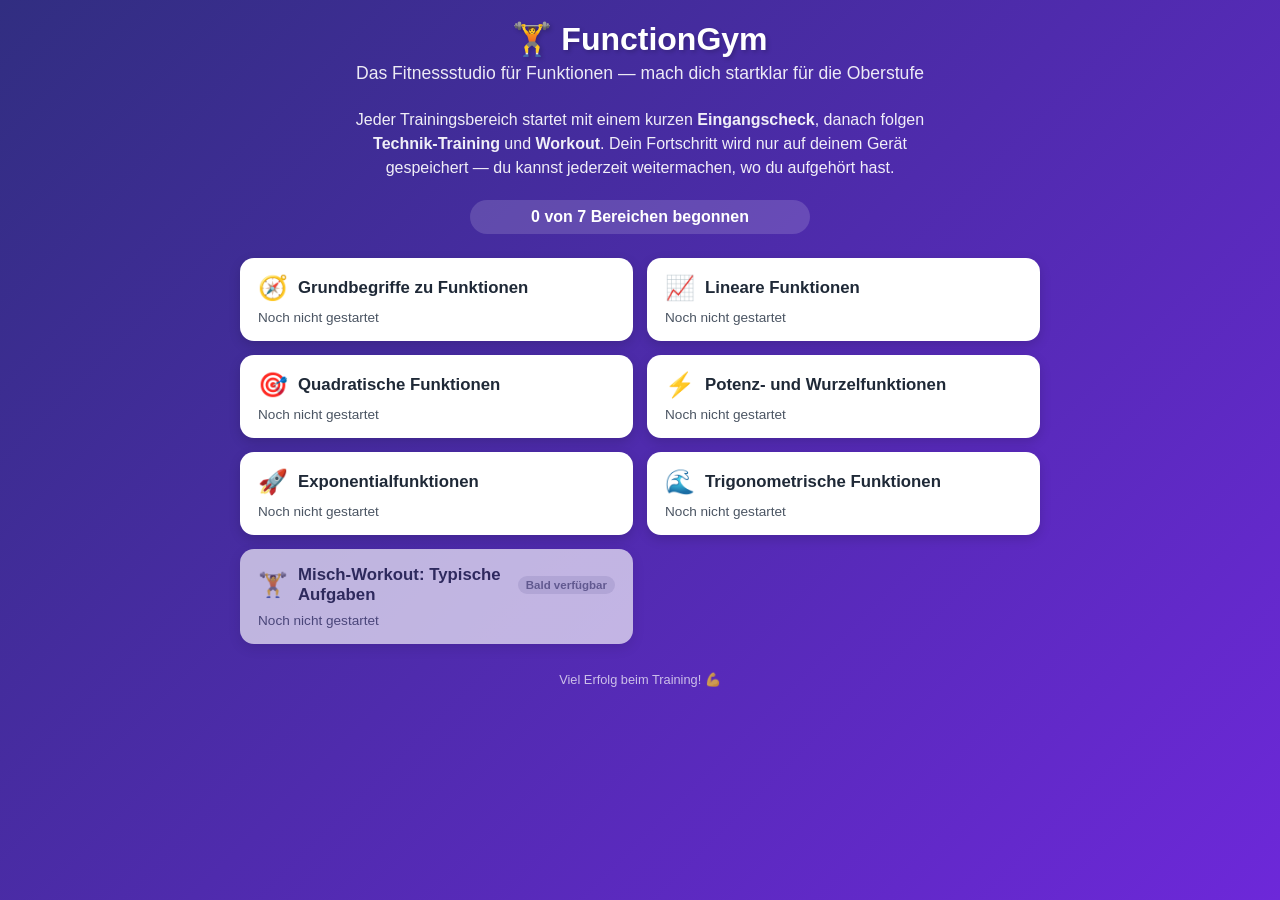
==== commit 11051a7c: "feat: Thema Trigonometrische Funktionen Co-Authored-By: Claude Fable 5 <noreply@anthropic.com>" ====
--- a/index.html
+++ b/index.html
@@ -136,7 +136,7 @@
 // VERFUEGBAR: Nur diese Themen-Keys haben bereits eine HTML-Datei.
 // Beim Fertigstellen eines neuen Themas den Key hier ergänzen —
 // keine fetch-Prüfung, da file:// (CORS) das nicht zulässt.
-const VERFUEGBAR = ['fitgym-linear', 'fitgym-grundbegriffe', 'fitgym-quadratisch', 'fitgym-potenz', 'fitgym-exponential', 'fitgym-trigonometrie', 'fitgym-misch'];
+const VERFUEGBAR = ['fitgym-linear', 'fitgym-grundbegriffe', 'fitgym-quadratisch', 'fitgym-potenz', 'fitgym-exponential', 'fitgym-trigonometrie'];
 
 const BEREICHE = [
   { name: 'Grundbegriffe zu Funktionen',        href: 'gym/grundbegriffe.html',  key: 'fitgym-grundbegriffe', icon: '🧭' },
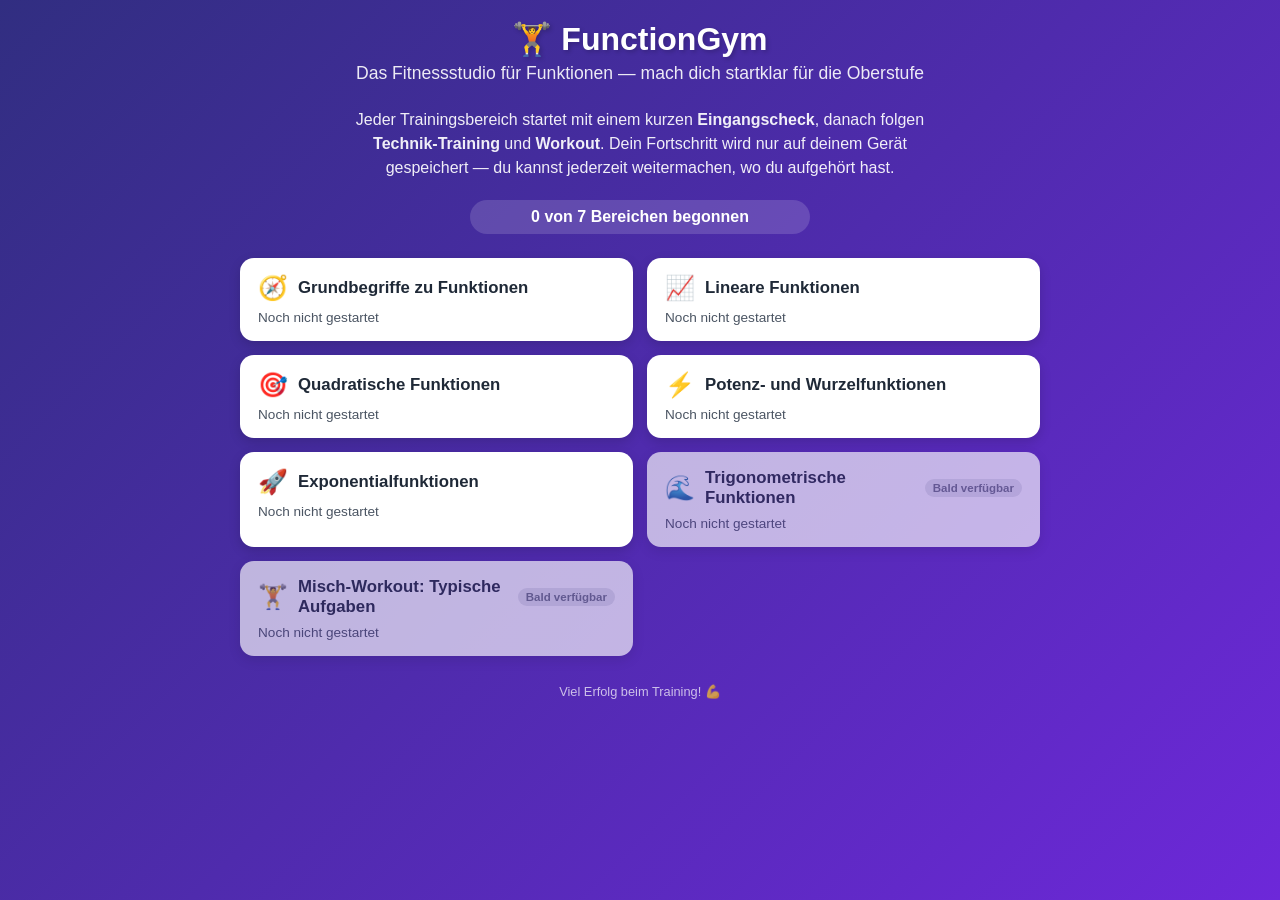
==== commit 11e412ae: "feat: Thema Exponentialfunktionen Co-Authored-By: Claude Fable 5 <noreply@anthropic.com>" ====
--- a/index.html
+++ b/index.html
@@ -136,7 +136,7 @@
 // VERFUEGBAR: Nur diese Themen-Keys haben bereits eine HTML-Datei.
 // Beim Fertigstellen eines neuen Themas den Key hier ergänzen —
 // keine fetch-Prüfung, da file:// (CORS) das nicht zulässt.
-const VERFUEGBAR = ['fitgym-linear', 'fitgym-grundbegriffe', 'fitgym-quadratisch', 'fitgym-potenz', 'fitgym-exponential', 'fitgym-trigonometrie'];
+const VERFUEGBAR = ['fitgym-linear', 'fitgym-grundbegriffe', 'fitgym-quadratisch', 'fitgym-potenz', 'fitgym-exponential'];
 
 const BEREICHE = [
   { name: 'Grundbegriffe zu Funktionen',        href: 'gym/grundbegriffe.html',  key: 'fitgym-grundbegriffe', icon: '🧭' },
